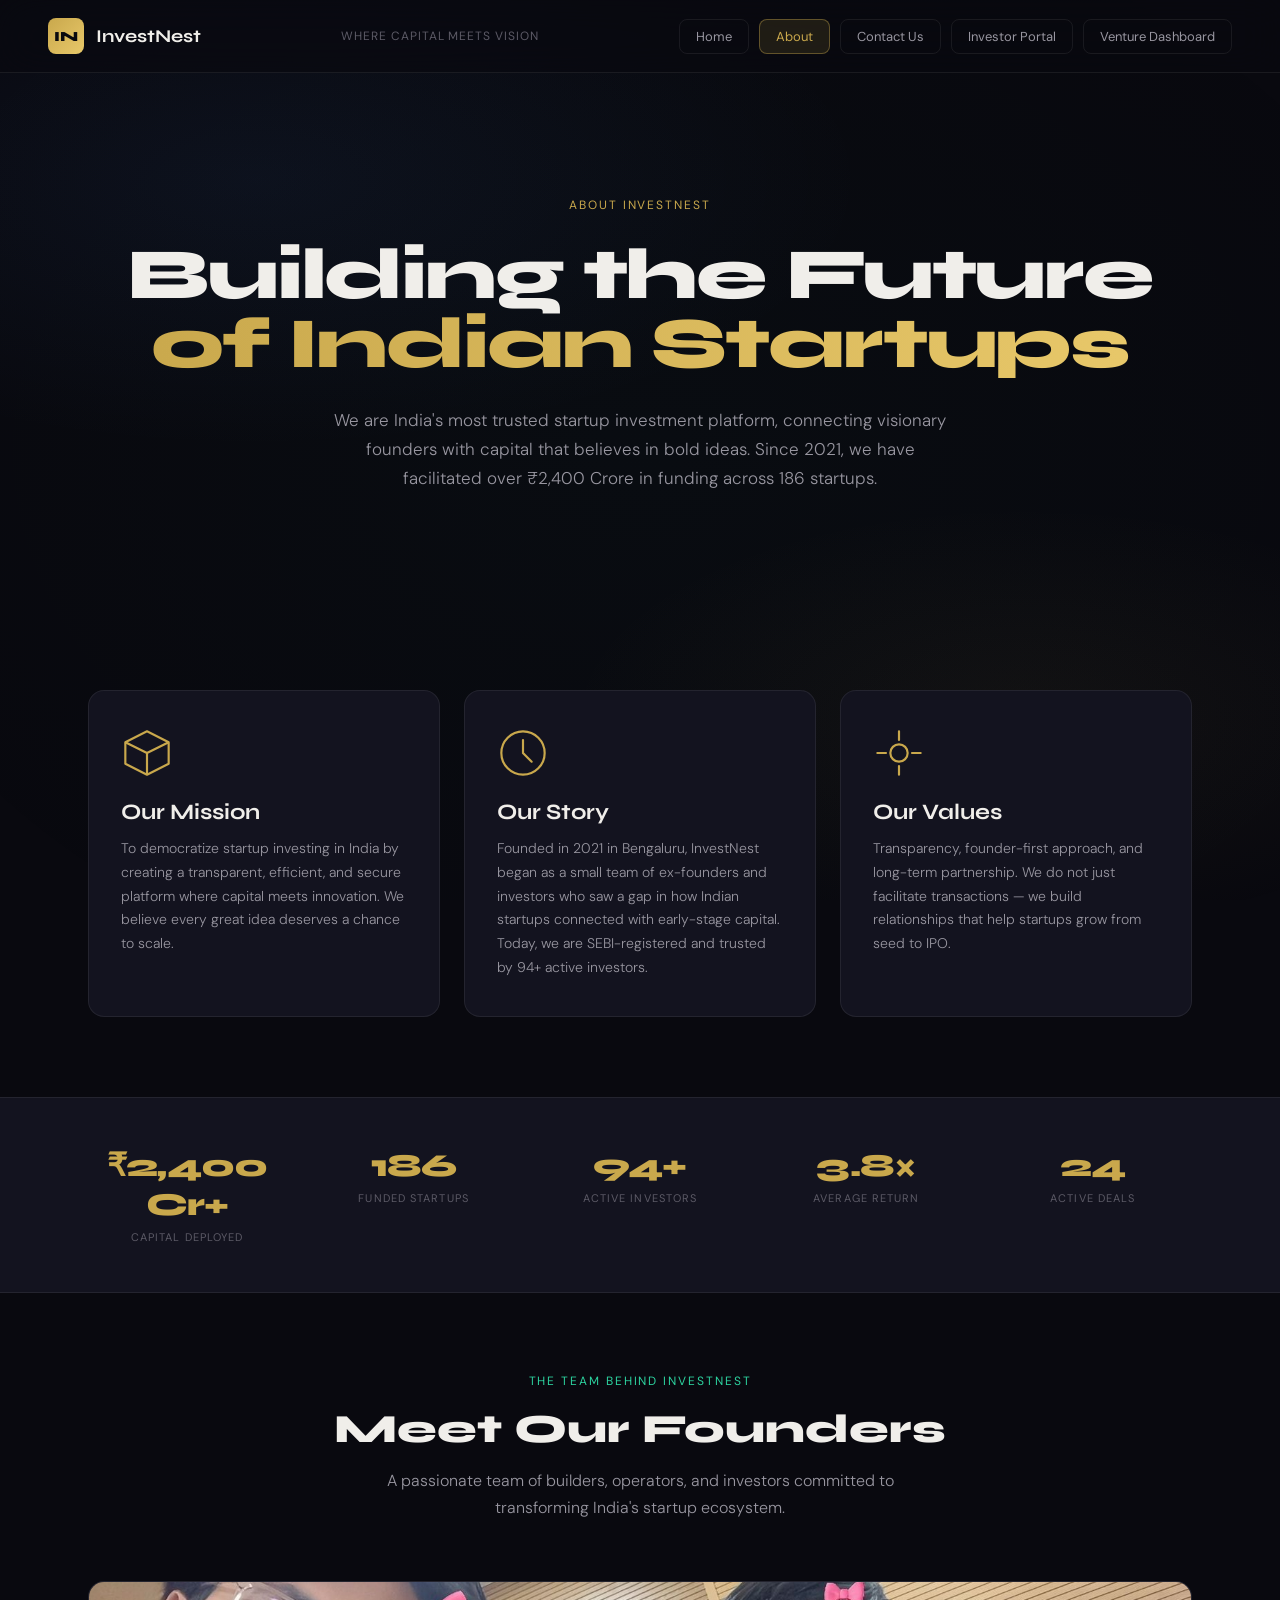
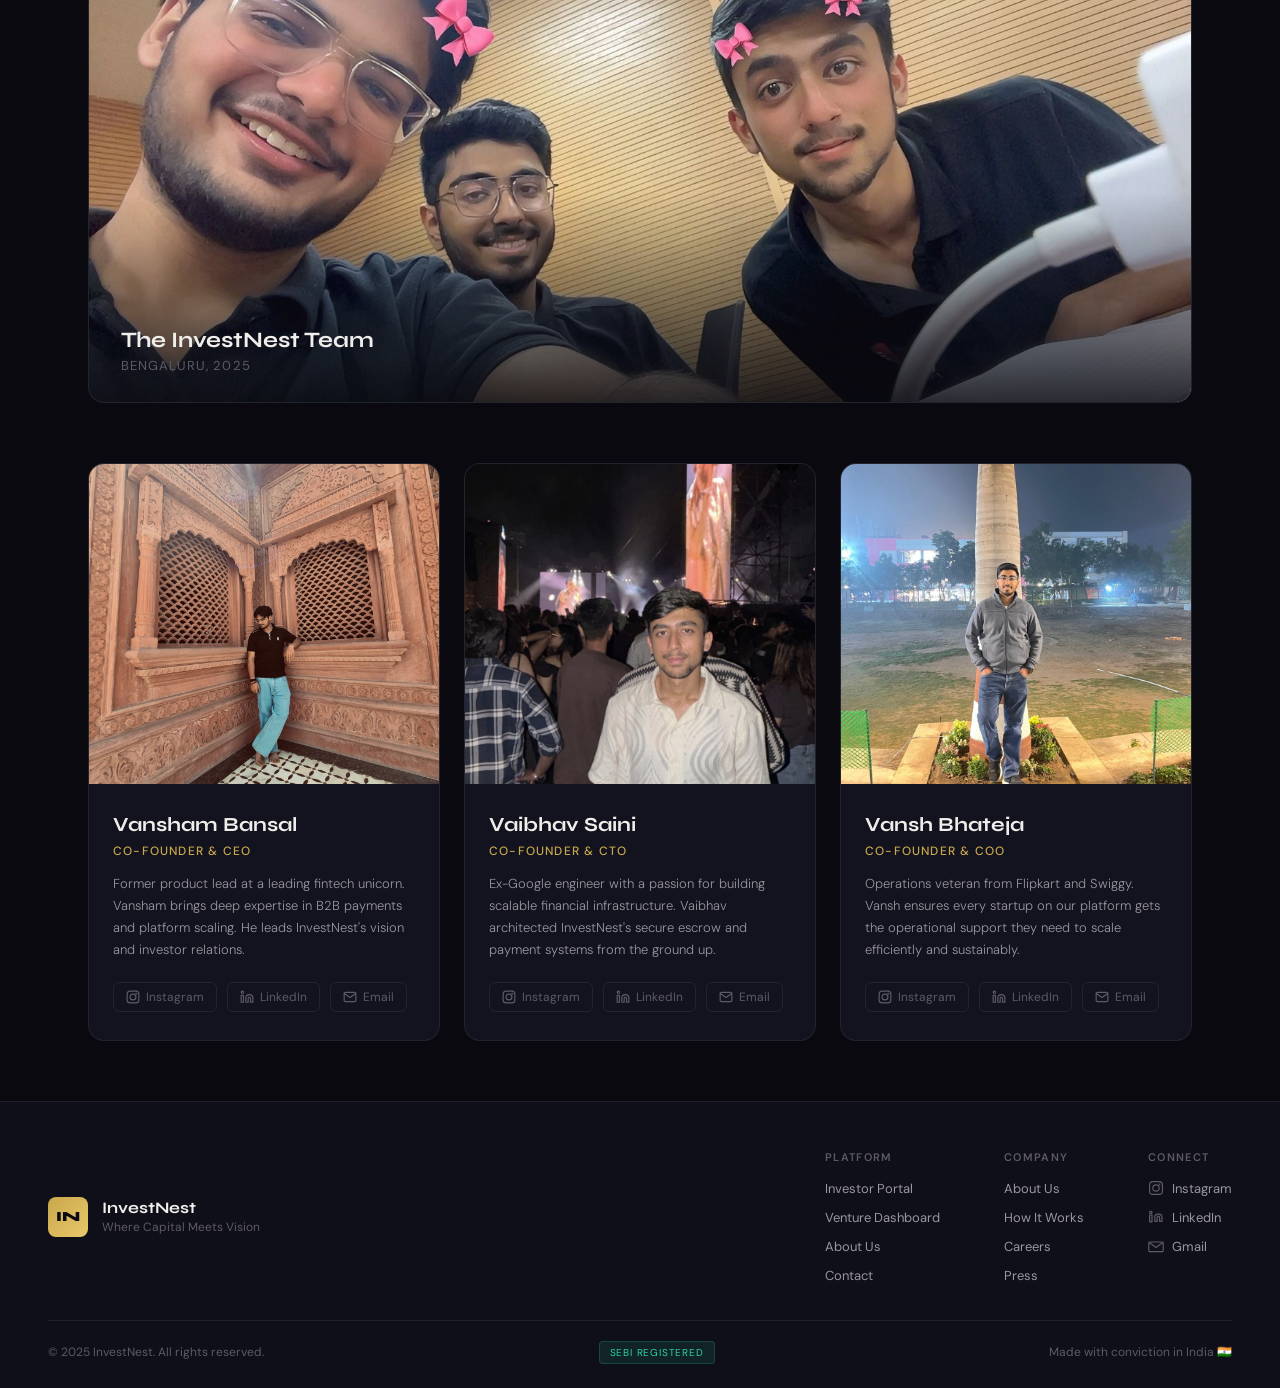
==== about.html @ 32f305ab "Add files via upload" ====
<!DOCTYPE html>
<html lang="en">
<head>
  <meta charset="UTF-8" />
  <meta name="viewport" content="width=device-width, initial-scale=1.0" />
  <title>InvestNest — About Us</title>
  <link rel="preconnect" href="https://fonts.googleapis.com">
  <link rel="preconnect" href="https://fonts.gstatic.com" crossorigin>
  <link href="https://fonts.googleapis.com/css2?family=Syne:wght@400;600;700;800&family=DM+Sans:wght@300;400;500&display=swap" rel="stylesheet">
  <link rel="stylesheet" href="about.css" />
</head>
<body>

  <div class="bg-mesh"></div>

  <nav class="navbar" id="navbar">
    <div class="nav-logo">
      <span class="logo-mark">IN</span>
      <span class="logo-text">InvestNest</span>
    </div>
    <div class="nav-tagline">Where Capital Meets Vision</div>
    <div class="nav-actions">
      <a href="index.html" class="nav-link">Home</a>
      <a href="about.html" class="nav-link active">About</a>
      <a href="contact.html" class="nav-link">Contact Us</a>
      <a href="investor.html" class="nav-link">Investor Portal</a>
      <a href="venture.html" class="nav-link">Venture Dashboard</a>
    </div>
  </nav>

  <!-- About Hero -->
  <header class="about-hero">
    <div class="about-eyebrow" id="about-eyebrow">About InvestNest</div>
    <h1 class="about-title" id="about-title">
      <span class="line">Building the Future</span>
      <span class="line accent">of Indian Startups</span>
    </h1>
    <p class="about-sub" id="about-sub">We are India's most trusted startup investment platform, connecting visionary founders with capital that believes in bold ideas. Since 2021, we have facilitated over ₹2,400 Crore in funding across 186 startups.</p>
  </header>

  <!-- Company Info Section -->
  <section class="info-section">
    <div class="info-grid">
      <div class="info-card" id="info-card-1">
        <div class="info-icon">
          <svg viewBox="0 0 48 48" fill="none"><path d="M24 4L4 14v20l20 10 20-10V14L24 4z" stroke="currentColor" stroke-width="2" stroke-linejoin="round"/><path d="M24 24v20M24 24L4 14M24 24l20-10" stroke="currentColor" stroke-width="2" stroke-linejoin="round"/></svg>
        </div>
        <h3 class="info-title">Our Mission</h3>
        <p class="info-desc">To democratize startup investing in India by creating a transparent, efficient, and secure platform where capital meets innovation. We believe every great idea deserves a chance to scale.</p>
      </div>
      <div class="info-card" id="info-card-2">
        <div class="info-icon">
          <svg viewBox="0 0 48 48" fill="none"><circle cx="24" cy="24" r="20" stroke="currentColor" stroke-width="2"/><path d="M24 12v12l8 8" stroke="currentColor" stroke-width="2" stroke-linecap="round"/></svg>
        </div>
        <h3 class="info-title">Our Story</h3>
        <p class="info-desc">Founded in 2021 in Bengaluru, InvestNest began as a small team of ex-founders and investors who saw a gap in how Indian startups connected with early-stage capital. Today, we are SEBI-registered and trusted by 94+ active investors.</p>
      </div>
      <div class="info-card" id="info-card-3">
        <div class="info-icon">
          <svg viewBox="0 0 48 48" fill="none"><path d="M24 4v8M24 36v8M4 24h8M36 24h8" stroke="currentColor" stroke-width="2" stroke-linecap="round"/><circle cx="24" cy="24" r="8" stroke="currentColor" stroke-width="2"/></svg>
        </div>
        <h3 class="info-title">Our Values</h3>
        <p class="info-desc">Transparency, founder-first approach, and long-term partnership. We do not just facilitate transactions — we build relationships that help startups grow from seed to IPO.</p>
      </div>
    </div>
  </section>

  <!-- Stats Banner -->
  <section class="stats-banner">
    <div class="stats-banner-inner">
      <div class="sb-item">
        <div class="sb-value">₹2,400 Cr+</div>
        <div class="sb-label">Capital Deployed</div>
      </div>
      <div class="sb-item">
        <div class="sb-value">186</div>
        <div class="sb-label">Funded Startups</div>
      </div>
      <div class="sb-item">
        <div class="sb-value">94+</div>
        <div class="sb-label">Active Investors</div>
      </div>
      <div class="sb-item">
        <div class="sb-value">3.8×</div>
        <div class="sb-label">Average Return</div>
      </div>
      <div class="sb-item">
        <div class="sb-value">24</div>
        <div class="sb-label">Active Deals</div>
      </div>
    </div>
  </section>

  <!-- Founders Section -->
  <section class="founders-section">
    <div class="founders-header">
      <div class="founders-eyebrow">The Team Behind InvestNest</div>
      <h2 class="founders-title">Meet Our Founders</h2>
      <p class="founders-sub">A passionate team of builders, operators, and investors committed to transforming India's startup ecosystem.</p>
    </div>

    <!-- Team Group Photo -->
    <div class="team-photo-wrapper" id="team-photo-wrapper">
      <div class="team-photo-container">
        <img src="Group.jpeg" alt="InvestNest Team" class="team-photo" id="team-photo" />
        <div class="team-photo-overlay">
          <div class="team-photo-caption">
            <span class="caption-title">The InvestNest Team</span>
            <span class="caption-sub">Bengaluru, 2025</span>
          </div>
        </div>
      </div>
    </div>

    <!-- Individual Founders -->
    <div class="founders-grid">
      <div class="founder-card" id="founder-1">
        <div class="founder-photo-wrap">
          <img src="Vansham.jpeg" alt="Vansham Bansal" class="founder-photo" />
        </div>
        <div class="founder-info">
          <h3 class="founder-name">Vansham Bansal</h3>
          <div class="founder-role">Co-Founder & CEO</div>
          <p class="founder-bio">Former product lead at a leading fintech unicorn. Vansham brings deep expertise in B2B payments and platform scaling. He leads InvestNest's vision and investor relations.</p>
          <div class="founder-social">
            <a href="https://www.instagram.com/_.vansham.bansal._?igsh=MTk0OHlqb3VlaXloeA%3D%3D&utm_source=qr" target="_blank" rel="noopener noreferrer" class="social-link">
              <svg viewBox="0 0 24 24" fill="none"><rect x="2" y="2" width="20" height="20" rx="5" stroke="currentColor" stroke-width="2"/><circle cx="12" cy="12" r="5" stroke="currentColor" stroke-width="2"/><circle cx="17.5" cy="6.5" r="1.5" fill="currentColor"/></svg>
              Instagram
            </a>
            <a href="https://www.linkedin.com/in/vansham-bansal-b4b77937b?utm_source=share_via&utm_content=profile&utm_medium=member_ios " target="_blank" rel="noopener noreferrer" class="social-link">
              <svg viewBox="0 0 24 24" fill="none"><path d="M16 8a6 6 0 0 1 6 6v7h-4v-7a2 2 0 0 0-4 0v7h-4v-7a6 6 0 0 1 6-6z" stroke="currentColor" stroke-width="2" stroke-linecap="round" stroke-linejoin="round"/><rect x="2" y="9" width="4" height="12" stroke="currentColor" stroke-width="2" stroke-linecap="round" stroke-linejoin="round"/><circle cx="4" cy="4" r="2" stroke="currentColor" stroke-width="2" stroke-linecap="round" stroke-linejoin="round"/></svg>
              LinkedIn
            </a>
            <a href="mailto:vanshamb8837@gmail.com" class="social-link">
              <svg viewBox="0 0 24 24" fill="none"><path d="M4 4h16c1.1 0 2 .9 2 2v12c0 1.1-.9 2-2 2H4c-1.1 0-2-.9-2-2V6c0-1.1.9-2 2-2z" stroke="currentColor" stroke-width="2" stroke-linecap="round" stroke-linejoin="round"/><path d="M22 6l-10 7L2 6" stroke="currentColor" stroke-width="2" stroke-linecap="round" stroke-linejoin="round"/></svg>
              Email
            </a>
          </div>
        </div>
      </div>

      <div class="founder-card" id="founder-2">
        <div class="founder-photo-wrap">
          <img src="Vaibhav.jpeg" alt="Vaibhav Saini" class="founder-photo" />
        </div>
        <div class="founder-info">
          <h3 class="founder-name">Vaibhav Saini</h3>
          <div class="founder-role">Co-Founder & CTO</div>
          <p class="founder-bio">Ex-Google engineer with a passion for building scalable financial infrastructure. Vaibhav architected InvestNest's secure escrow and payment systems from the ground up.</p>
          <div class="founder-social">
            <a href="https://www.instagram.com/ohvibhu?utm_source=qr&igsh=cm1sb2w4emI4bjFu" target="_blank" rel="noopener noreferrer" class="social-link">
              <svg viewBox="0 0 24 24" fill="none"><rect x="2" y="2" width="20" height="20" rx="5" stroke="currentColor" stroke-width="2"/><circle cx="12" cy="12" r="5" stroke="currentColor" stroke-width="2"/><circle cx="17.5" cy="6.5" r="1.5" fill="currentColor"/></svg>
              Instagram
            </a>
            <a href="https://www.linkedin.com/in/vaibhav-saini-1880723a4?utm_source=share_via&utm_content=profile&utm_medium=member_android" target="_blank" rel="noopener noreferrer" class="social-link">
              <svg viewBox="0 0 24 24" fill="none"><path d="M16 8a6 6 0 0 1 6 6v7h-4v-7a2 2 0 0 0-4 0v7h-4v-7a6 6 0 0 1 6-6z" stroke="currentColor" stroke-width="2" stroke-linecap="round" stroke-linejoin="round"/><rect x="2" y="9" width="4" height="12" stroke="currentColor" stroke-width="2" stroke-linecap="round" stroke-linejoin="round"/><circle cx="4" cy="4" r="2" stroke="currentColor" stroke-width="2" stroke-linecap="round" stroke-linejoin="round"/></svg>
              LinkedIn
            </a>
            <a href="mailto:vaibhavsaini1514@gmail.com" class="social-link">
              <svg viewBox="0 0 24 24" fill="none"><path d="M4 4h16c1.1 0 2 .9 2 2v12c0 1.1-.9 2-2 2H4c-1.1 0-2-.9-2-2V6c0-1.1.9-2 2-2z" stroke="currentColor" stroke-width="2" stroke-linecap="round" stroke-linejoin="round"/><path d="M22 6l-10 7L2 6" stroke="currentColor" stroke-width="2" stroke-linecap="round" stroke-linejoin="round"/></svg>
              Email
            </a>
          </div>
        </div>
      </div>

      <div class="founder-card" id="founder-3">
        <div class="founder-photo-wrap">
          <img src="Vansh.jpeg" alt="Team Member 3" class="founder-photo" />
        </div>
        <div class="founder-info">
          <h3 class="founder-name">Vansh Bhateja</h3>
          <div class="founder-role">Co-Founder & COO</div>
          <p class="founder-bio">Operations veteran from Flipkart and Swiggy. Vansh ensures every startup on our platform gets the operational support they need to scale efficiently and sustainably.</p>
          <div class="founder-social">
            <a href="https://www.instagram.com/vanshbhateja.12?igsh=MWNpMTA1djRvNzA1Ng%3D%3D&utm_source=qr" target="_blank" rel="noopener noreferrer" class="social-link">
              <svg viewBox="0 0 24 24" fill="none"><rect x="2" y="2" width="20" height="20" rx="5" stroke="currentColor" stroke-width="2"/><circle cx="12" cy="12" r="5" stroke="currentColor" stroke-width="2"/><circle cx="17.5" cy="6.5" r="1.5" fill="currentColor"/></svg>
              Instagram
            </a>
            <a href="https://www.linkedin.com/in/vansh-bhateja-417178399?utm_source=share_via&utm_content=profile&utm_medium=member_ios" target="_blank" rel="noopener noreferrer" class="social-link">
              <svg viewBox="0 0 24 24" fill="none"><path d="M16 8a6 6 0 0 1 6 6v7h-4v-7a2 2 0 0 0-4 0v7h-4v-7a6 6 0 0 1 6-6z" stroke="currentColor" stroke-width="2" stroke-linecap="round" stroke-linejoin="round"/><rect x="2" y="9" width="4" height="12" stroke="currentColor" stroke-width="2" stroke-linecap="round" stroke-linejoin="round"/><circle cx="4" cy="4" r="2" stroke="currentColor" stroke-width="2" stroke-linecap="round" stroke-linejoin="round"/></svg>
              LinkedIn
            </a>
            <a href="mailto:vanshbhateja32@gmail.com" class="social-link">
              <svg viewBox="0 0 24 24" fill="none"><path d="M4 4h16c1.1 0 2 .9 2 2v12c0 1.1-.9 2-2 2H4c-1.1 0-2-.9-2-2V6c0-1.1.9-2 2-2z" stroke="currentColor" stroke-width="2" stroke-linecap="round" stroke-linejoin="round"/><path d="M22 6l-10 7L2 6" stroke="currentColor" stroke-width="2" stroke-linecap="round" stroke-linejoin="round"/></svg>
              Email
            </a>
          </div>
        </div>
      </div>
    </div>
  </section>

  <!-- Footer -->
  <footer class="main-footer">
    <div class="footer-inner">
      <div class="footer-brand">
        <div class="footer-logo-mark">IN</div>
        <div class="footer-brand-text">
          <span class="footer-logo-text">InvestNest</span>
          <span class="footer-tagline">Where Capital Meets Vision</span>
        </div>
      </div>
      <div class="footer-links">
        <div class="footer-col">
          <div class="footer-col-title">Platform</div>
          <a href="investor.html" class="footer-link">Investor Portal</a>
          <a href="venture.html" class="footer-link">Venture Dashboard</a>
          <a href="about.html" class="footer-link">About Us</a>
          <a href="contact.html" class="footer-link">Contact</a>
        </div>
        <div class="footer-col">
          <div class="footer-col-title">Company</div>
          <a href="about.html" class="footer-link">About Us</a>
          <a href="about.html#founders" class="footer-link">How It Works</a>
          <a href="contact.html" class="footer-link">Careers</a>
          <a href="contact.html" class="footer-link">Press</a>
        </div>
        <div class="footer-col">
          <div class="footer-col-title">Connect</div>
          <a href="https://www.instagram.com/_.vansham.bansal._?igsh=MTk0OHlqb3VlaXloeA%3D%3D&utm_source=qr" target="_blank" rel="noopener noreferrer" class="footer-link">
            <svg viewBox="0 0 20 20" fill="none"><rect x="2" y="2" width="16" height="16" rx="4" stroke="currentColor" stroke-width="1.5"/><circle cx="10" cy="10" r="4" stroke="currentColor" stroke-width="1.5"/><circle cx="14.5" cy="5.5" r="1" fill="currentColor"/></svg>
            Instagram
          </a>
          <a href="https://www.linkedin.com/in/vansh-bhateja-417178399?utm_source=share_via&utm_content=profile&utm_medium=member_ios" target="_blank" rel="noopener noreferrer" class="footer-link">
            <svg viewBox="0 0 20 20" fill="none"><path d="M13.5 6.5a4 4 0 0 1 4 4v5h-3v-5a1.5 1.5 0 0 0-3 0v5h-3v-5a4 4 0 0 1 4-4z" stroke="currentColor" stroke-width="1.5" stroke-linecap="round" stroke-linejoin="round"/><rect x="2" y="7.5" width="3" height="8.5" stroke="currentColor" stroke-width="1.5" stroke-linecap="round" stroke-linejoin="round"/><circle cx="3.5" cy="4.5" r="1.5" stroke="currentColor" stroke-width="1.5" stroke-linecap="round" stroke-linejoin="round"/></svg>
            LinkedIn
          </a>
          <a href="mailto:vaibhavsaini1514@gmail.com" class="footer-link">
            <svg viewBox="0 0 20 20" fill="none"><path d="M2 5h16c.6 0 1 .4 1 1v10c0 .6-.4 1-1 1H2c-.6 0-1-.4-1-1V6c0-.6.4-1 1-1z" stroke="currentColor" stroke-width="1.5" stroke-linecap="round" stroke-linejoin="round"/><path d="M18 6l-8 6L2 6" stroke="currentColor" stroke-width="1.5" stroke-linecap="round" stroke-linejoin="round"/></svg>
            Gmail
          </a>
        </div>
      </div>
    </div>
    <div class="footer-bottom">
      <span>&copy; 2025 InvestNest. All rights reserved.</span>
      <span class="footer-badge">SEBI Registered</span>
      <span class="footer-made">Made with conviction in India 🇮🇳</span>
    </div>
  </footer>

  <script src="about.js"></script>
</body>
</html>
---- about.css ----
:root {
  --bg: #09090f;
  --bg-2: #0f0f1a;
  --surface: #13131f;
  --surface-2: #1a1a2e;
  --border: rgba(255,255,255,0.07);
  --border-bright: rgba(255,255,255,0.12);
  --gold: #c9a84c;
  --gold-light: #e8c86a;
  --gold-dim: rgba(201,168,76,0.12);
  --blue: #4f8ef7;
  --green: #2dd4a0;
  --purple: #a78bfa;
  --text-1: #f0eeea;
  --text-2: #9896a0;
  --text-3: #5c5a66;
  --radius: 16px;
  --transition: 0.35s cubic-bezier(0.16, 1, 0.3, 1);
}

*, *::before, *::after { margin: 0; padding: 0; box-sizing: border-box; }

html { scroll-behavior: smooth; }

body {
  font-family: 'DM Sans', sans-serif;
  background-color: var(--bg);
  color: var(--text-1);
  overflow-x: hidden;
  min-height: 100vh;
}

/* Background */
.bg-mesh {
  position: fixed; inset: 0; z-index: 0;
  background:
    radial-gradient(ellipse 80% 50% at 20% 20%, rgba(79,142,247,0.06) 0%, transparent 60%),
    radial-gradient(ellipse 60% 40% at 80% 80%, rgba(201,168,76,0.05) 0%, transparent 60%),
    radial-gradient(ellipse 100% 100% at 50% 50%, rgba(45,212,160,0.02) 0%, transparent 70%);
  pointer-events: none;
}

/* Navbar */
.navbar {
  position: fixed; top: 0; left: 0; right: 0; z-index: 100;
  display: flex; align-items: center; justify-content: space-between;
  padding: 18px 48px;
  background: rgba(9,9,15,0.6);
  backdrop-filter: blur(20px);
  border-bottom: 1px solid var(--border);
  transition: background var(--transition);
}

.navbar.scrolled { background: rgba(9,9,15,0.92); }

.nav-logo { display: flex; align-items: center; gap: 12px; text-decoration: none; }

.logo-mark {
  width: 36px; height: 36px;
  background: linear-gradient(135deg, var(--gold), var(--gold-light));
  border-radius: 8px; display: flex; align-items: center; justify-content: center;
  font-family: 'Syne', sans-serif; font-weight: 800; font-size: 14px; color: #09090f;
}

.logo-text { font-family: 'Syne', sans-serif; font-weight: 700; font-size: 18px; color: var(--text-1); }

.nav-tagline {
  font-size: 12px; color: var(--text-3); letter-spacing: 0.08em;
  text-transform: uppercase; font-weight: 400;
}

.nav-actions { display: flex; gap: 10px; }

.nav-link {
  font-size: 13px; color: var(--text-2); text-decoration: none;
  padding: 8px 16px; border-radius: 8px; border: 1px solid var(--border);
  transition: all 0.2s ease;
}

.nav-link:hover {
  color: var(--gold); border-color: rgba(201,168,76,0.3); background: var(--gold-dim);
}

.nav-link.active {
  color: var(--gold); border-color: rgba(201,168,76,0.4); background: var(--gold-dim);
}

/* About Hero */
.about-hero {
  position: relative; z-index: 1;
  min-height: 70vh;
  display: flex; flex-direction: column;
  justify-content: center; align-items: center;
  text-align: center;
  padding: 140px 24px 80px;
}

.about-eyebrow {
  font-size: 12px; text-transform: uppercase; letter-spacing: 0.16em;
  color: var(--gold); margin-bottom: 28px;
  opacity: 0; transform: translateY(20px);
  transition: all 0.8s cubic-bezier(0.16,1,0.3,1);
}

.about-eyebrow.visible { opacity: 1; transform: none; }

.about-title {
  font-family: 'Syne', sans-serif; font-weight: 800;
  font-size: clamp(42px, 6vw, 72px);
  line-height: 0.95; letter-spacing: -0.03em;
  display: flex; flex-direction: column; gap: 0;
  margin-bottom: 28px;
}

.about-title .line {
  display: block; opacity: 0; transform: translateY(40px);
  transition: all 0.9s cubic-bezier(0.16,1,0.3,1);
}

.about-title .line.visible { opacity: 1; transform: none; }
.about-title .line:nth-child(1) { transition-delay: 0.1s; }
.about-title .line:nth-child(2) { transition-delay: 0.2s; }

.about-title .accent {
  background: linear-gradient(90deg, var(--gold), var(--gold-light), var(--gold));
  background-size: 200%;
  -webkit-background-clip: text;
  -webkit-text-fill-color: transparent;
  background-clip: text;
  animation: shimmer 4s infinite linear;
}

@keyframes shimmer {
  0% { background-position: 0% }
  100% { background-position: 200% }
}

.about-sub {
  font-size: 17px; color: var(--text-2); max-width: 620px;
  line-height: 1.7; font-weight: 300;
  opacity: 0; transform: translateY(20px);
  transition: all 0.9s cubic-bezier(0.16,1,0.3,1) 0.3s;
}

.about-sub.visible { opacity: 1; transform: none; }

/* Info Section */
.info-section {
  position: relative; z-index: 1;
  padding: 60px 48px 80px;
  max-width: 1200px; margin: 0 auto;
}

.info-grid {
  display: grid; grid-template-columns: repeat(3, 1fr);
  gap: 24px;
}

.info-card {
  background: var(--surface); border: 1px solid var(--border);
  border-radius: var(--radius); padding: 36px 32px;
  opacity: 0; transform: translateY(30px);
  transition: opacity 0.8s ease, transform 0.8s cubic-bezier(0.16,1,0.3,1), box-shadow 0.3s, border-color 0.3s;
}

.info-card.visible { opacity: 1; transform: none; }
.info-card:nth-child(1) { transition-delay: 0s; }
.info-card:nth-child(2) { transition-delay: 0.12s; }
.info-card:nth-child(3) { transition-delay: 0.24s; }

.info-card:hover {
  box-shadow: 0 20px 48px rgba(0,0,0,0.4);
  border-color: var(--border-bright);
  transform: translateY(-4px);
}

.info-icon {
  width: 52px; height: 52px; margin-bottom: 20px;
  color: var(--gold);
}

.info-icon svg { width: 100%; height: 100%; }

.info-title {
  font-family: 'Syne', sans-serif; font-size: 22px;
  font-weight: 700; color: var(--text-1); margin-bottom: 12px;
}

.info-desc {
  font-size: 14px; color: var(--text-2); line-height: 1.7;
  font-weight: 300;
}

/* Stats Banner */
.stats-banner {
  position: relative; z-index: 1;
  background: var(--surface);
  border-top: 1px solid var(--border);
  border-bottom: 1px solid var(--border);
  padding: 48px 48px;
}

.stats-banner-inner {
  max-width: 1100px; margin: 0 auto;
  display: grid; grid-template-columns: repeat(5, 1fr);
  gap: 32px;
}

.sb-item {
  text-align: center;
  opacity: 0; transform: translateY(20px);
  transition: opacity 0.7s ease, transform 0.7s cubic-bezier(0.16,1,0.3,1);
}

.sb-item.visible { opacity: 1; transform: none; }
.sb-item:nth-child(2) { transition-delay: 0.1s; }
.sb-item:nth-child(3) { transition-delay: 0.2s; }
.sb-item:nth-child(4) { transition-delay: 0.3s; }
.sb-item:nth-child(5) { transition-delay: 0.4s; }

.sb-value {
  font-family: 'Syne', sans-serif; font-size: 32px;
  font-weight: 800; color: var(--gold); letter-spacing: -0.02em;
  margin-bottom: 6px;
}

.sb-label {
  font-size: 11px; color: var(--text-3);
  text-transform: uppercase; letter-spacing: 0.1em;
}

/* Founders Section */
.founders-section {
  position: relative; z-index: 1;
  padding: 80px 48px 60px;
  max-width: 1200px; margin: 0 auto;
}

.founders-header {
  text-align: center; margin-bottom: 60px;
}

.founders-eyebrow {
  font-size: 12px; text-transform: uppercase;
  letter-spacing: 0.16em; color: var(--green);
  margin-bottom: 16px;
}

.founders-title {
  font-family: 'Syne', sans-serif; font-size: 40px;
  font-weight: 800; color: var(--text-1); margin-bottom: 14px;
}

.founders-sub {
  font-size: 16px; color: var(--text-2); max-width: 520px;
  margin: 0 auto; line-height: 1.7; font-weight: 300;
}

/* Team Photo */
.team-photo-wrapper {
  margin-bottom: 60px;
  opacity: 0; transform: translateY(30px);
  transition: all 0.9s cubic-bezier(0.16,1,0.3,1);
}

.team-photo-wrapper.visible { opacity: 1; transform: none; }

.team-photo-container {
  position: relative; border-radius: var(--radius);
  overflow: hidden; border: 1px solid var(--border);
  background: var(--surface);
}

.team-photo {
  width: 100%; height: 420px; object-fit: cover;
  display: block; transition: transform 0.5s ease;
  
}

.team-photo-container:hover .team-photo {
  transform: scale(1.02);
}

.team-photo-overlay {
  position: absolute; inset: 0;
  background: linear-gradient(to top, rgba(9,9,15,0.85) 0%, transparent 50%);
  display: flex; align-items: flex-end; padding: 28px 32px;
}

.team-photo-caption {
  display: flex; flex-direction: column; gap: 4px;
}

.caption-title {
  font-family: 'Syne', sans-serif; font-size: 22px;
  font-weight: 700; color: var(--text-1);
}

.caption-sub {
  font-size: 13px; color: var(--text-3);
  letter-spacing: 0.08em; text-transform: uppercase;
}

/* Founders Grid */
.founders-grid {
  display: grid; grid-template-columns: repeat(3, 1fr);
  gap: 24px;
}

.founder-card {
  background: var(--surface); border: 1px solid var(--border);
  border-radius: var(--radius); overflow: hidden;
  opacity: 0; transform: translateY(30px);
  transition: opacity 0.8s ease, transform 0.8s cubic-bezier(0.16,1,0.3,1), box-shadow 0.3s, border-color 0.3s;
}

.founder-card.visible { opacity: 1; transform: none; }
.founder-card:nth-child(1) { transition-delay: 0s; }
.founder-card:nth-child(2) { transition-delay: 0.15s; }
.founder-card:nth-child(3) { transition-delay: 0.3s; }

.founder-card:hover {
  box-shadow: 0 20px 48px rgba(0,0,0,0.4);
  border-color: var(--border-bright);
  transform: translateY(-4px);
}

.founder-photo-wrap {
  width: 100%; height: 320px; overflow: hidden;
  background: var(--bg-2);
}

.founder-photo {
  width: 100%; height: 100%; object-fit: cover;
  display: block; transition: transform 0.5s ease;
}

.founder-card:hover .founder-photo {
  transform: scale(1.05);
}

.founder-info { padding: 28px 24px; }

.founder-name {
  font-family: 'Syne', sans-serif; font-size: 20px;
  font-weight: 700; color: var(--text-1); margin-bottom: 6px;
}

.founder-role {
  font-size: 12px; color: var(--gold);
  text-transform: uppercase; letter-spacing: 0.1em;
  margin-bottom: 14px; font-weight: 500;
}

.founder-bio {
  font-size: 13px; color: var(--text-2); line-height: 1.7;
  margin-bottom: 20px; font-weight: 300;
}

.founder-social {
  display: flex; gap: 10px; flex-wrap: wrap;
}

.social-link {
  display: inline-flex; align-items: center; gap: 6px;
  font-size: 12px; color: var(--text-3); text-decoration: none;
  padding: 6px 12px; border-radius: 6px;
  border: 1px solid var(--border);
  transition: all 0.2s ease;
}

.social-link svg { width: 14px; height: 14px; }

.social-link:hover {
  color: var(--blue); border-color: rgba(79,142,247,0.3);
  background: rgba(79,142,247,0.08);
}

/* Footer */
.main-footer {
  position: relative; z-index: 1;
  background: var(--bg-2);
  border-top: 1px solid var(--border);
  padding: 48px 48px 24px;
}

.footer-inner {
  max-width: 1200px; margin: 0 auto;
  display: flex; justify-content: space-between; gap: 48px;
  flex-wrap: wrap;
}

.footer-brand {
  display: flex; align-items: center; gap: 14px;
  flex-shrink: 0;
}

.footer-logo-mark {
  width: 40px; height: 40px;
  background: linear-gradient(135deg, var(--gold), var(--gold-light));
  border-radius: 8px; display: flex; align-items: center; justify-content: center;
  font-family: 'Syne', sans-serif; font-weight: 800; font-size: 14px; color: #09090f;
}

.footer-brand-text { display: flex; flex-direction: column; }

.footer-logo-text {
  font-family: 'Syne', sans-serif; font-weight: 700;
  font-size: 16px; color: var(--text-1);
}

.footer-tagline {
  font-size: 12px; color: var(--text-3); margin-top: 2px;
}

.footer-links {
  display: flex; gap: 64px; flex-wrap: wrap;
}

.footer-col { display: flex; flex-direction: column; gap: 12px; }

.footer-col-title {
  font-size: 11px; color: var(--text-3);
  text-transform: uppercase; letter-spacing: 0.12em;
  font-weight: 600; margin-bottom: 4px;
}

.footer-link {
  font-size: 13px; color: var(--text-2); text-decoration: none;
  display: flex; align-items: center; gap: 8px;
  transition: color 0.2s ease;
}

.footer-link svg { width: 16px; height: 16px; color: var(--text-3); }

.footer-link:hover { color: var(--gold); }

.footer-bottom {
  max-width: 1200px; margin: 36px auto 0;
  padding-top: 20px; border-top: 1px solid var(--border);
  display: flex; align-items: center; justify-content: space-between;
  flex-wrap: wrap; gap: 12px;
  font-size: 12px; color: var(--text-3);
}

.footer-badge {
  background: rgba(45,212,160,0.1); color: var(--green);
  border: 1px solid rgba(45,212,160,0.2);
  padding: 4px 10px; border-radius: 4px;
  font-size: 10px; letter-spacing: 0.08em; text-transform: uppercase;
}

.footer-made {
  font-size: 12px; color: var(--text-3);
}

@media (max-width: 900px) {
  .navbar { padding: 14px 20px; }
  .nav-tagline { display: none; }
  .nav-actions { gap: 6px; }
  .nav-link { padding: 6px 10px; font-size: 12px; }
  .about-hero { padding: 100px 20px 60px; }
  .info-grid { grid-template-columns: 1fr; }
  .stats-banner-inner { grid-template-columns: repeat(2, 1fr); gap: 24px; }
  .founders-section { padding: 60px 20px 40px; }
  .team-photo { height: 280px; }
  .founders-grid { grid-template-columns: 1fr; }
  .founder-photo-wrap { height: 360px; }
  .footer-inner { flex-direction: column; gap: 32px; }
  .footer-links { gap: 32px; }
  .footer-bottom { flex-direction: column; text-align: center; }
}

@media (max-width: 480px) {
  .stats-banner-inner { grid-template-columns: 1fr; }
  .nav-actions { flex-wrap: wrap; justify-content: flex-end; }
}
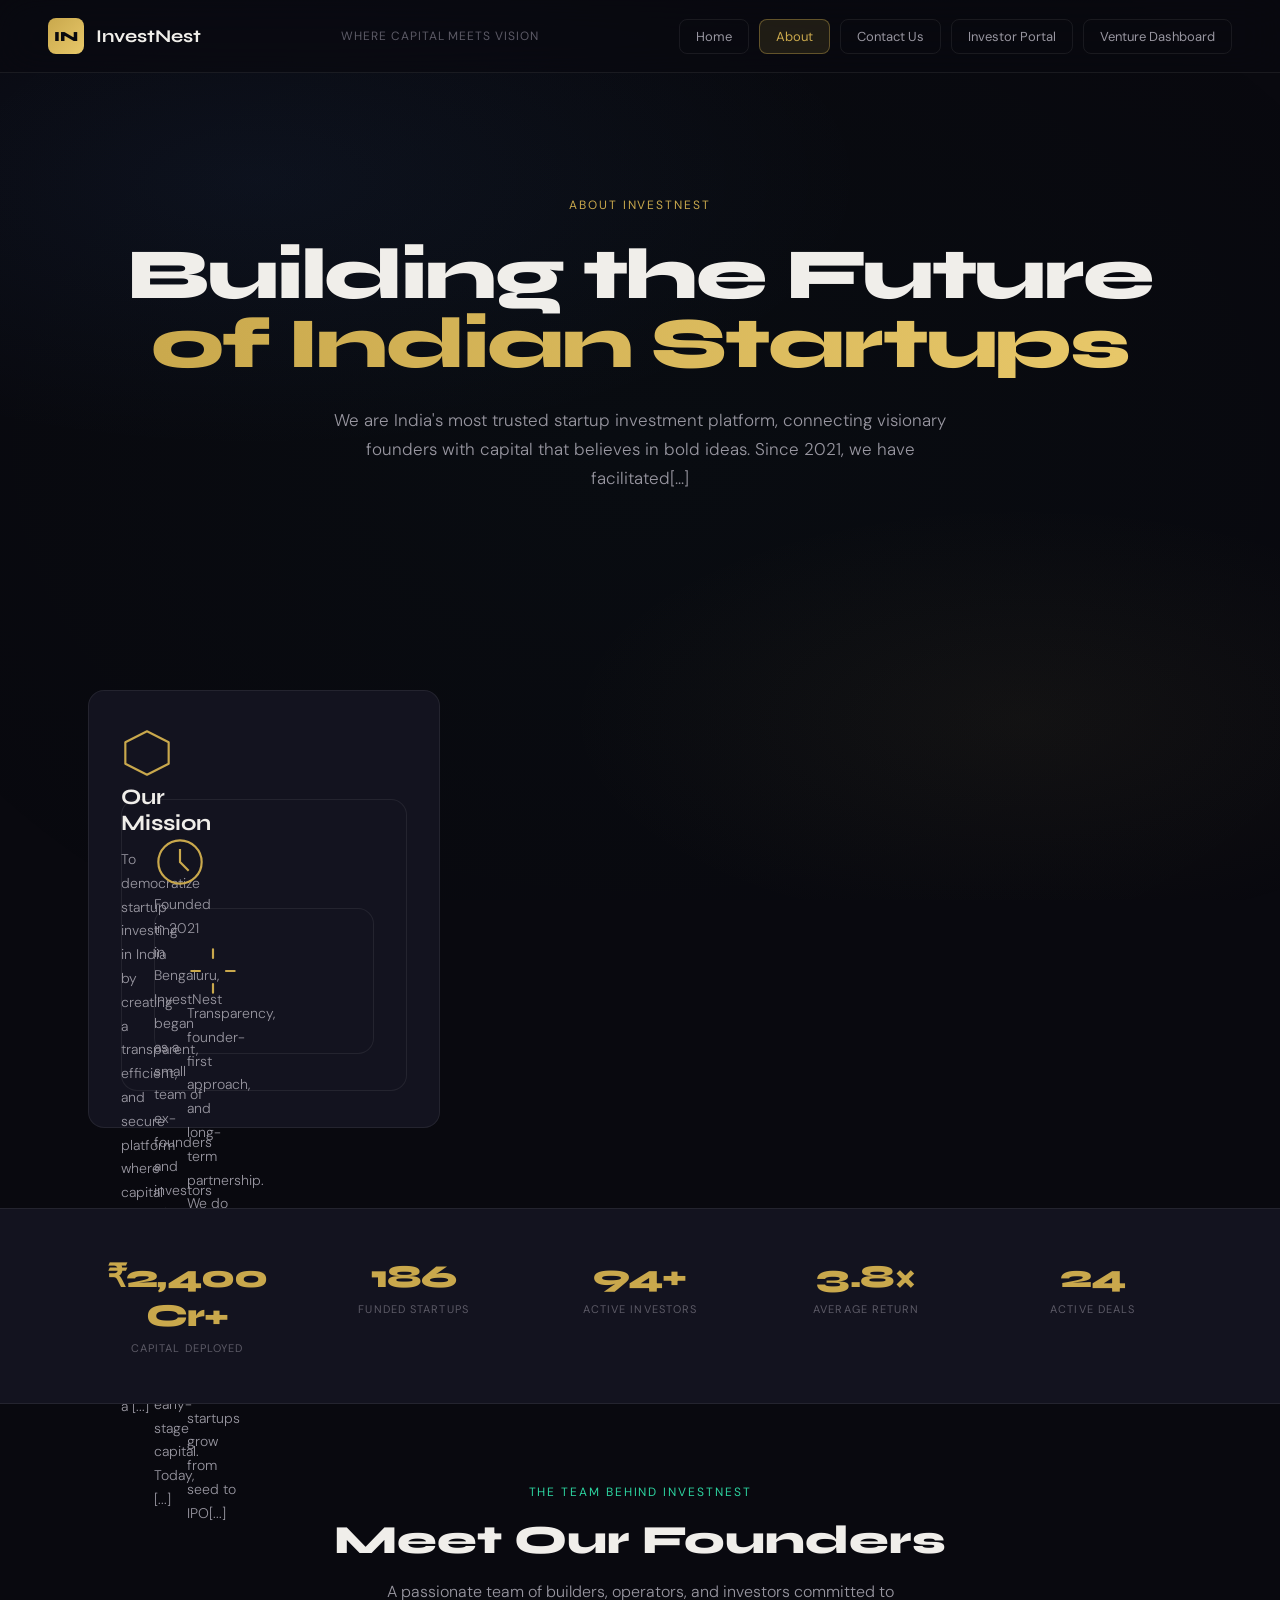
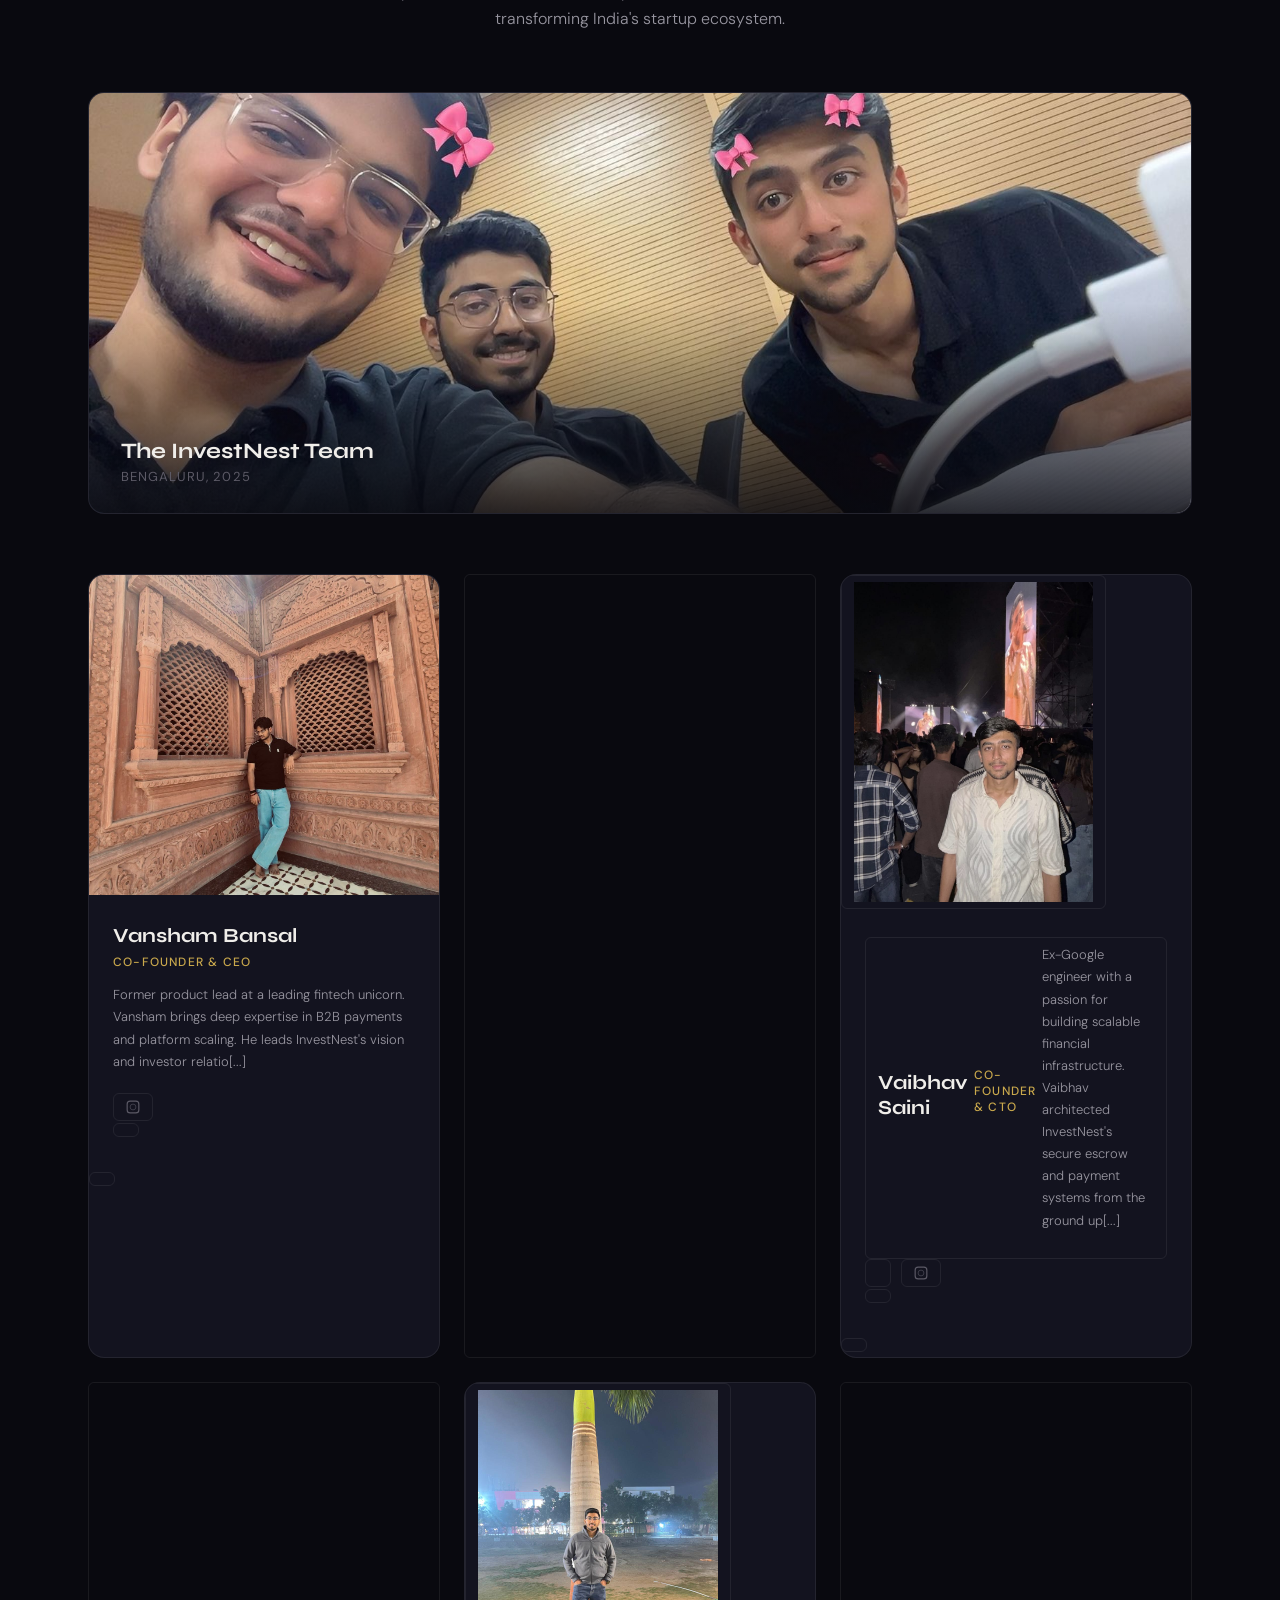
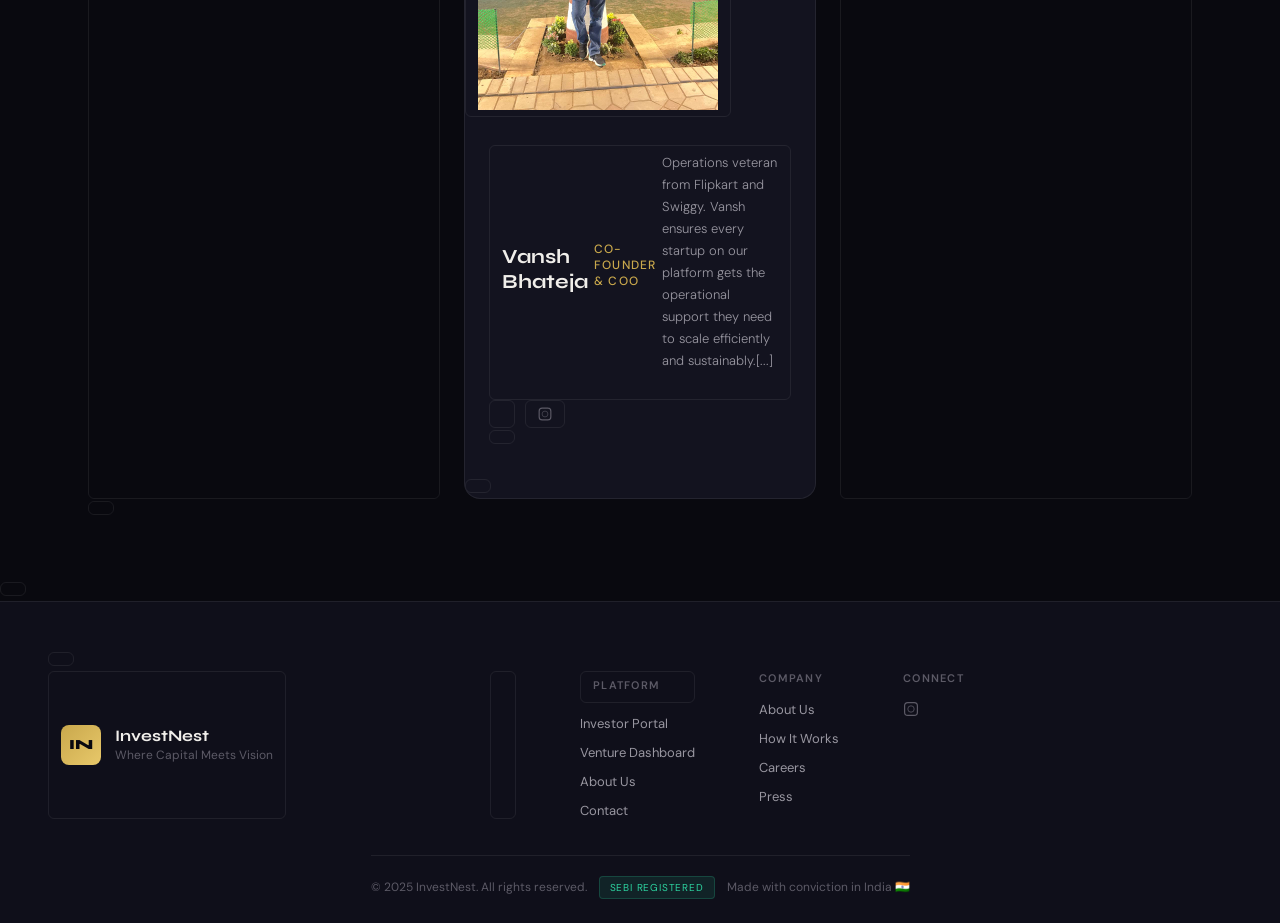
==== commit 4b5a6b32: "Remove all comments from CSS and HTML files" ====
--- a/about.html
+++ b/about.html
@@ -28,44 +28,41 @@
     </div>
   </nav>
 
-  <!-- About Hero -->
   <header class="about-hero">
     <div class="about-eyebrow" id="about-eyebrow">About InvestNest</div>
     <h1 class="about-title" id="about-title">
       <span class="line">Building the Future</span>
       <span class="line accent">of Indian Startups</span>
     </h1>
-    <p class="about-sub" id="about-sub">We are India's most trusted startup investment platform, connecting visionary founders with capital that believes in bold ideas. Since 2021, we have facilitated over ₹2,400 Crore in funding across 186 startups.</p>
+    <p class="about-sub" id="about-sub">We are India's most trusted startup investment platform, connecting visionary founders with capital that believes in bold ideas. Since 2021, we have facilitated[...]
   </header>
 
-  <!-- Company Info Section -->
   <section class="info-section">
     <div class="info-grid">
       <div class="info-card" id="info-card-1">
         <div class="info-icon">
-          <svg viewBox="0 0 48 48" fill="none"><path d="M24 4L4 14v20l20 10 20-10V14L24 4z" stroke="currentColor" stroke-width="2" stroke-linejoin="round"/><path d="M24 24v20M24 24L4 14M24 24l20-10" stroke="currentColor" stroke-width="2" stroke-linejoin="round"/></svg>
+          <svg viewBox="0 0 48 48" fill="none"><path d="M24 4L4 14v20l20 10 20-10V14L24 4z" stroke="currentColor" stroke-width="2" stroke-linejoin="round"/><path d="M24 24v20M24 24L4 14M24 24l20-10" s[...]
         </div>
         <h3 class="info-title">Our Mission</h3>
-        <p class="info-desc">To democratize startup investing in India by creating a transparent, efficient, and secure platform where capital meets innovation. We believe every great idea deserves a chance to scale.</p>
+        <p class="info-desc">To democratize startup investing in India by creating a transparent, efficient, and secure platform where capital meets innovation. We believe every great idea deserves a [...]
       </div>
       <div class="info-card" id="info-card-2">
         <div class="info-icon">
-          <svg viewBox="0 0 48 48" fill="none"><circle cx="24" cy="24" r="20" stroke="currentColor" stroke-width="2"/><path d="M24 12v12l8 8" stroke="currentColor" stroke-width="2" stroke-linecap="round"/></svg>
+          <svg viewBox="0 0 48 48" fill="none"><circle cx="24" cy="24" r="20" stroke="currentColor" stroke-width="2"/><path d="M24 12v12l8 8" stroke="currentColor" stroke-width="2" stroke-linecap="rou[...]
         </div>
         <h3 class="info-title">Our Story</h3>
-        <p class="info-desc">Founded in 2021 in Bengaluru, InvestNest began as a small team of ex-founders and investors who saw a gap in how Indian startups connected with early-stage capital. Today, we are SEBI-registered and trusted by 94+ active investors.</p>
+        <p class="info-desc">Founded in 2021 in Bengaluru, InvestNest began as a small team of ex-founders and investors who saw a gap in how Indian startups connected with early-stage capital. Today,[...]
       </div>
       <div class="info-card" id="info-card-3">
         <div class="info-icon">
-          <svg viewBox="0 0 48 48" fill="none"><path d="M24 4v8M24 36v8M4 24h8M36 24h8" stroke="currentColor" stroke-width="2" stroke-linecap="round"/><circle cx="24" cy="24" r="8" stroke="currentColor" stroke-width="2"/></svg>
+          <svg viewBox="0 0 48 48" fill="none"><path d="M24 4v8M24 36v8M4 24h8M36 24h8" stroke="currentColor" stroke-width="2" stroke-linecap="round"/><circle cx="24" cy="24" r="8" stroke="currentColo[...]
         </div>
         <h3 class="info-title">Our Values</h3>
-        <p class="info-desc">Transparency, founder-first approach, and long-term partnership. We do not just facilitate transactions — we build relationships that help startups grow from seed to IPO.</p>
+        <p class="info-desc">Transparency, founder-first approach, and long-term partnership. We do not just facilitate transactions — we build relationships that help startups grow from seed to IPO[...]
       </div>
     </div>
   </section>
 
-  <!-- Stats Banner -->
   <section class="stats-banner">
     <div class="stats-banner-inner">
       <div class="sb-item">
@@ -91,7 +88,6 @@
     </div>
   </section>
 
-  <!-- Founders Section -->
   <section class="founders-section">
     <div class="founders-header">
       <div class="founders-eyebrow">The Team Behind InvestNest</div>
@@ -99,7 +95,6 @@
       <p class="founders-sub">A passionate team of builders, operators, and investors committed to transforming India's startup ecosystem.</p>
     </div>
 
-    <!-- Team Group Photo -->
     <div class="team-photo-wrapper" id="team-photo-wrapper">
       <div class="team-photo-container">
         <img src="Group.jpeg" alt="InvestNest Team" class="team-photo" id="team-photo" />
@@ -112,7 +107,6 @@
       </div>
     </div>
 
-    <!-- Individual Founders -->
     <div class="founders-grid">
       <div class="founder-card" id="founder-1">
         <div class="founder-photo-wrap">
@@ -121,18 +115,18 @@
         <div class="founder-info">
           <h3 class="founder-name">Vansham Bansal</h3>
           <div class="founder-role">Co-Founder & CEO</div>
-          <p class="founder-bio">Former product lead at a leading fintech unicorn. Vansham brings deep expertise in B2B payments and platform scaling. He leads InvestNest's vision and investor relations.</p>
+          <p class="founder-bio">Former product lead at a leading fintech unicorn. Vansham brings deep expertise in B2B payments and platform scaling. He leads InvestNest's vision and investor relatio[...]
           <div class="founder-social">
             <a href="https://www.instagram.com/_.vansham.bansal._?igsh=MTk0OHlqb3VlaXloeA%3D%3D&utm_source=qr" target="_blank" rel="noopener noreferrer" class="social-link">
-              <svg viewBox="0 0 24 24" fill="none"><rect x="2" y="2" width="20" height="20" rx="5" stroke="currentColor" stroke-width="2"/><circle cx="12" cy="12" r="5" stroke="currentColor" stroke-width="2"/><circle cx="17.5" cy="6.5" r="1.5" fill="currentColor"/></svg>
+              <svg viewBox="0 0 24 24" fill="none"><rect x="2" y="2" width="20" height="20" rx="5" stroke="currentColor" stroke-width="2"/><circle cx="12" cy="12" r="5" stroke="currentColor" stroke-wi[...]
               Instagram
             </a>
-            <a href="https://www.linkedin.com/in/vansham-bansal-b4b77937b?utm_source=share_via&utm_content=profile&utm_medium=member_ios " target="_blank" rel="noopener noreferrer" class="social-link">
-              <svg viewBox="0 0 24 24" fill="none"><path d="M16 8a6 6 0 0 1 6 6v7h-4v-7a2 2 0 0 0-4 0v7h-4v-7a6 6 0 0 1 6-6z" stroke="currentColor" stroke-width="2" stroke-linecap="round" stroke-linejoin="round"/><rect x="2" y="9" width="4" height="12" stroke="currentColor" stroke-width="2" stroke-linecap="round" stroke-linejoin="round"/><circle cx="4" cy="4" r="2" stroke="currentColor" stroke-width="2" stroke-linecap="round" stroke-linejoin="round"/></svg>
+            <a href="https://www.linkedin.com/in/vansham-bansal-b4b77937b?utm_source=share_via&utm_content=profile&utm_medium=member_ios " target="_blank" rel="noopener noreferrer" class="social-link"[...]
+              <svg viewBox="0 0 24 24" fill="none"><path d="M16 8a6 6 0 0 1 6 6v7h-4v-7a2 2 0 0 0-4 0v7h-4v-7a6 6 0 0 1 6-6z" stroke="currentColor" stroke-width="2" stroke-linecap="round" stroke-linej[...]
               LinkedIn
             </a>
             <a href="mailto:vanshamb8837@gmail.com" class="social-link">
-              <svg viewBox="0 0 24 24" fill="none"><path d="M4 4h16c1.1 0 2 .9 2 2v12c0 1.1-.9 2-2 2H4c-1.1 0-2-.9-2-2V6c0-1.1.9-2 2-2z" stroke="currentColor" stroke-width="2" stroke-linecap="round" stroke-linejoin="round"/><path d="M22 6l-10 7L2 6" stroke="currentColor" stroke-width="2" stroke-linecap="round" stroke-linejoin="round"/></svg>
+              <svg viewBox="0 0 24 24" fill="none"><path d="M4 4h16c1.1 0 2 .9 2 2v12c0 1.1-.9 2-2 2H4c-1.1 0-2-.9-2-2V6c0-1.1.9-2 2-2z" stroke="currentColor" stroke-width="2" stroke-linecap="round" s[...]
               Email
             </a>
           </div>
@@ -146,18 +140,18 @@
         <div class="founder-info">
           <h3 class="founder-name">Vaibhav Saini</h3>
           <div class="founder-role">Co-Founder & CTO</div>
-          <p class="founder-bio">Ex-Google engineer with a passion for building scalable financial infrastructure. Vaibhav architected InvestNest's secure escrow and payment systems from the ground up.</p>
+          <p class="founder-bio">Ex-Google engineer with a passion for building scalable financial infrastructure. Vaibhav architected InvestNest's secure escrow and payment systems from the ground up[...]
           <div class="founder-social">
             <a href="https://www.instagram.com/ohvibhu?utm_source=qr&igsh=cm1sb2w4emI4bjFu" target="_blank" rel="noopener noreferrer" class="social-link">
-              <svg viewBox="0 0 24 24" fill="none"><rect x="2" y="2" width="20" height="20" rx="5" stroke="currentColor" stroke-width="2"/><circle cx="12" cy="12" r="5" stroke="currentColor" stroke-width="2"/><circle cx="17.5" cy="6.5" r="1.5" fill="currentColor"/></svg>
+              <svg viewBox="0 0 24 24" fill="none"><rect x="2" y="2" width="20" height="20" rx="5" stroke="currentColor" stroke-width="2"/><circle cx="12" cy="12" r="5" stroke="currentColor" stroke-wi[...]
               Instagram
             </a>
-            <a href="https://www.linkedin.com/in/vaibhav-saini-1880723a4?utm_source=share_via&utm_content=profile&utm_medium=member_android" target="_blank" rel="noopener noreferrer" class="social-link">
-              <svg viewBox="0 0 24 24" fill="none"><path d="M16 8a6 6 0 0 1 6 6v7h-4v-7a2 2 0 0 0-4 0v7h-4v-7a6 6 0 0 1 6-6z" stroke="currentColor" stroke-width="2" stroke-linecap="round" stroke-linejoin="round"/><rect x="2" y="9" width="4" height="12" stroke="currentColor" stroke-width="2" stroke-linecap="round" stroke-linejoin="round"/><circle cx="4" cy="4" r="2" stroke="currentColor" stroke-width="2" stroke-linecap="round" stroke-linejoin="round"/></svg>
+            <a href="https://www.linkedin.com/in/vaibhav-saini-1880723a4?utm_source=share_via&utm_content=profile&utm_medium=member_android" target="_blank" rel="noopener noreferrer" class="social-lin[...]
+              <svg viewBox="0 0 24 24" fill="none"><path d="M16 8a6 6 0 0 1 6 6v7h-4v-7a2 2 0 0 0-4 0v7h-4v-7a6 6 0 0 1 6-6z" stroke="currentColor" stroke-width="2" stroke-linecap="round" stroke-linej[...]
               LinkedIn
             </a>
             <a href="mailto:vaibhavsaini1514@gmail.com" class="social-link">
-              <svg viewBox="0 0 24 24" fill="none"><path d="M4 4h16c1.1 0 2 .9 2 2v12c0 1.1-.9 2-2 2H4c-1.1 0-2-.9-2-2V6c0-1.1.9-2 2-2z" stroke="currentColor" stroke-width="2" stroke-linecap="round" stroke-linejoin="round"/><path d="M22 6l-10 7L2 6" stroke="currentColor" stroke-width="2" stroke-linecap="round" stroke-linejoin="round"/></svg>
+              <svg viewBox="0 0 24 24" fill="none"><path d="M4 4h16c1.1 0 2 .9 2 2v12c0 1.1-.9 2-2 2H4c-1.1 0-2-.9-2-2V6c0-1.1.9-2 2-2z" stroke="currentColor" stroke-width="2" stroke-linecap="round" s[...]
               Email
             </a>
           </div>
@@ -171,18 +165,18 @@
         <div class="founder-info">
           <h3 class="founder-name">Vansh Bhateja</h3>
           <div class="founder-role">Co-Founder & COO</div>
-          <p class="founder-bio">Operations veteran from Flipkart and Swiggy. Vansh ensures every startup on our platform gets the operational support they need to scale efficiently and sustainably.</p>
+          <p class="founder-bio">Operations veteran from Flipkart and Swiggy. Vansh ensures every startup on our platform gets the operational support they need to scale efficiently and sustainably.[...]
           <div class="founder-social">
             <a href="https://www.instagram.com/vanshbhateja.12?igsh=MWNpMTA1djRvNzA1Ng%3D%3D&utm_source=qr" target="_blank" rel="noopener noreferrer" class="social-link">
-              <svg viewBox="0 0 24 24" fill="none"><rect x="2" y="2" width="20" height="20" rx="5" stroke="currentColor" stroke-width="2"/><circle cx="12" cy="12" r="5" stroke="currentColor" stroke-width="2"/><circle cx="17.5" cy="6.5" r="1.5" fill="currentColor"/></svg>
+              <svg viewBox="0 0 24 24" fill="none"><rect x="2" y="2" width="20" height="20" rx="5" stroke="currentColor" stroke-width="2"/><circle cx="12" cy="12" r="5" stroke="currentColor" stroke-wi[...]
               Instagram
             </a>
             <a href="https://www.linkedin.com/in/vansh-bhateja-417178399?utm_source=share_via&utm_content=profile&utm_medium=member_ios" target="_blank" rel="noopener noreferrer" class="social-link">
-              <svg viewBox="0 0 24 24" fill="none"><path d="M16 8a6 6 0 0 1 6 6v7h-4v-7a2 2 0 0 0-4 0v7h-4v-7a6 6 0 0 1 6-6z" stroke="currentColor" stroke-width="2" stroke-linecap="round" stroke-linejoin="round"/><rect x="2" y="9" width="4" height="12" stroke="currentColor" stroke-width="2" stroke-linecap="round" stroke-linejoin="round"/><circle cx="4" cy="4" r="2" stroke="currentColor" stroke-width="2" stroke-linecap="round" stroke-linejoin="round"/></svg>
+              <svg viewBox="0 0 24 24" fill="none"><path d="M16 8a6 6 0 0 1 6 6v7h-4v-7a2 2 0 0 0-4 0v7h-4v-7a6 6 0 0 1 6-6z" stroke="currentColor" stroke-width="2" stroke-linecap="round" stroke-linej[...]
               LinkedIn
             </a>
             <a href="mailto:vanshbhateja32@gmail.com" class="social-link">
-              <svg viewBox="0 0 24 24" fill="none"><path d="M4 4h16c1.1 0 2 .9 2 2v12c0 1.1-.9 2-2 2H4c-1.1 0-2-.9-2-2V6c0-1.1.9-2 2-2z" stroke="currentColor" stroke-width="2" stroke-linecap="round" stroke-linejoin="round"/><path d="M22 6l-10 7L2 6" stroke="currentColor" stroke-width="2" stroke-linecap="round" stroke-linejoin="round"/></svg>
+              <svg viewBox="0 0 24 24" fill="none"><path d="M4 4h16c1.1 0 2 .9 2 2v12c0 1.1-.9 2-2 2H4c-1.1 0-2-.9-2-2V6c0-1.1.9-2 2-2z" stroke="currentColor" stroke-width="2" stroke-linecap="round" s[...]
               Email
             </a>
           </div>
@@ -191,7 +185,6 @@
     </div>
   </section>
 
-  <!-- Footer -->
   <footer class="main-footer">
     <div class="footer-inner">
       <div class="footer-brand">
@@ -219,15 +212,15 @@
         <div class="footer-col">
           <div class="footer-col-title">Connect</div>
           <a href="https://www.instagram.com/_.vansham.bansal._?igsh=MTk0OHlqb3VlaXloeA%3D%3D&utm_source=qr" target="_blank" rel="noopener noreferrer" class="footer-link">
-            <svg viewBox="0 0 20 20" fill="none"><rect x="2" y="2" width="16" height="16" rx="4" stroke="currentColor" stroke-width="1.5"/><circle cx="10" cy="10" r="4" stroke="currentColor" stroke-width="1.5"/><circle cx="14.5" cy="5.5" r="1" fill="currentColor"/></svg>
+            <svg viewBox="0 0 20 20" fill="none"><rect x="2" y="2" width="16" height="16" rx="4" stroke="currentColor" stroke-width="1.5"/><circle cx="10" cy="10" r="4" stroke="currentColor" stroke-wi[...]
             Instagram
           </a>
           <a href="https://www.linkedin.com/in/vansh-bhateja-417178399?utm_source=share_via&utm_content=profile&utm_medium=member_ios" target="_blank" rel="noopener noreferrer" class="footer-link">
-            <svg viewBox="0 0 20 20" fill="none"><path d="M13.5 6.5a4 4 0 0 1 4 4v5h-3v-5a1.5 1.5 0 0 0-3 0v5h-3v-5a4 4 0 0 1 4-4z" stroke="currentColor" stroke-width="1.5" stroke-linecap="round" stroke-linejoin="round"/><rect x="2" y="7.5" width="3" height="8.5" stroke="currentColor" stroke-width="1.5" stroke-linecap="round" stroke-linejoin="round"/><circle cx="3.5" cy="4.5" r="1.5" stroke="currentColor" stroke-width="1.5" stroke-linecap="round" stroke-linejoin="round"/></svg>
+            <svg viewBox="0 0 20 20" fill="none"><path d="M13.5 6.5a4 4 0 0 1 4 4v5h-3v-5a1.5 1.5 0 0 0-3 0v5h-3v-5a4 4 0 0 1 4-4z" stroke="currentColor" stroke-width="1.5" stroke-linecap="round" stro[...]
             LinkedIn
           </a>
           <a href="mailto:vaibhavsaini1514@gmail.com" class="footer-link">
-            <svg viewBox="0 0 20 20" fill="none"><path d="M2 5h16c.6 0 1 .4 1 1v10c0 .6-.4 1-1 1H2c-.6 0-1-.4-1-1V6c0-.6.4-1 1-1z" stroke="currentColor" stroke-width="1.5" stroke-linecap="round" stroke-linejoin="round"/><path d="M18 6l-8 6L2 6" stroke="currentColor" stroke-width="1.5" stroke-linecap="round" stroke-linejoin="round"/></svg>
+            <svg viewBox="0 0 20 20" fill="none"><path d="M2 5h16c.6 0 1 .4 1 1v10c0 .6-.4 1-1 1H2c-.6 0-1-.4-1-1V6c0-.6.4-1 1-1z" stroke="currentColor" stroke-width="1.5" stroke-linecap="round" strok[...]
             Gmail
           </a>
         </div>
--- a/about.css
+++ b/about.css
@@ -30,7 +30,6 @@
   min-height: 100vh;
 }
 
-/* Background */
 .bg-mesh {
   position: fixed; inset: 0; z-index: 0;
   background:
@@ -40,7 +39,6 @@
   pointer-events: none;
 }
 
-/* Navbar */
 .navbar {
   position: fixed; top: 0; left: 0; right: 0; z-index: 100;
   display: flex; align-items: center; justify-content: space-between;
@@ -85,7 +83,6 @@
   color: var(--gold); border-color: rgba(201,168,76,0.4); background: var(--gold-dim);
 }
 
-/* About Hero */
 .about-hero {
   position: relative; z-index: 1;
   min-height: 70vh;
@@ -144,7 +141,6 @@
 
 .about-sub.visible { opacity: 1; transform: none; }
 
-/* Info Section */
 .info-section {
   position: relative; z-index: 1;
   padding: 60px 48px 80px;
@@ -191,7 +187,6 @@
   font-weight: 300;
 }
 
-/* Stats Banner */
 .stats-banner {
   position: relative; z-index: 1;
   background: var(--surface);
@@ -229,7 +224,6 @@
   text-transform: uppercase; letter-spacing: 0.1em;
 }
 
-/* Founders Section */
 .founders-section {
   position: relative; z-index: 1;
   padding: 80px 48px 60px;
@@ -256,7 +250,6 @@
   margin: 0 auto; line-height: 1.7; font-weight: 300;
 }
 
-/* Team Photo */
 .team-photo-wrapper {
   margin-bottom: 60px;
   opacity: 0; transform: translateY(30px);
@@ -301,7 +294,6 @@
   letter-spacing: 0.08em; text-transform: uppercase;
 }
 
-/* Founders Grid */
 .founders-grid {
   display: grid; grid-template-columns: repeat(3, 1fr);
   gap: 24px;
@@ -376,7 +368,6 @@
   background: rgba(79,142,247,0.08);
 }
 
-/* Footer */
 .main-footer {
   position: relative; z-index: 1;
   background: var(--bg-2);
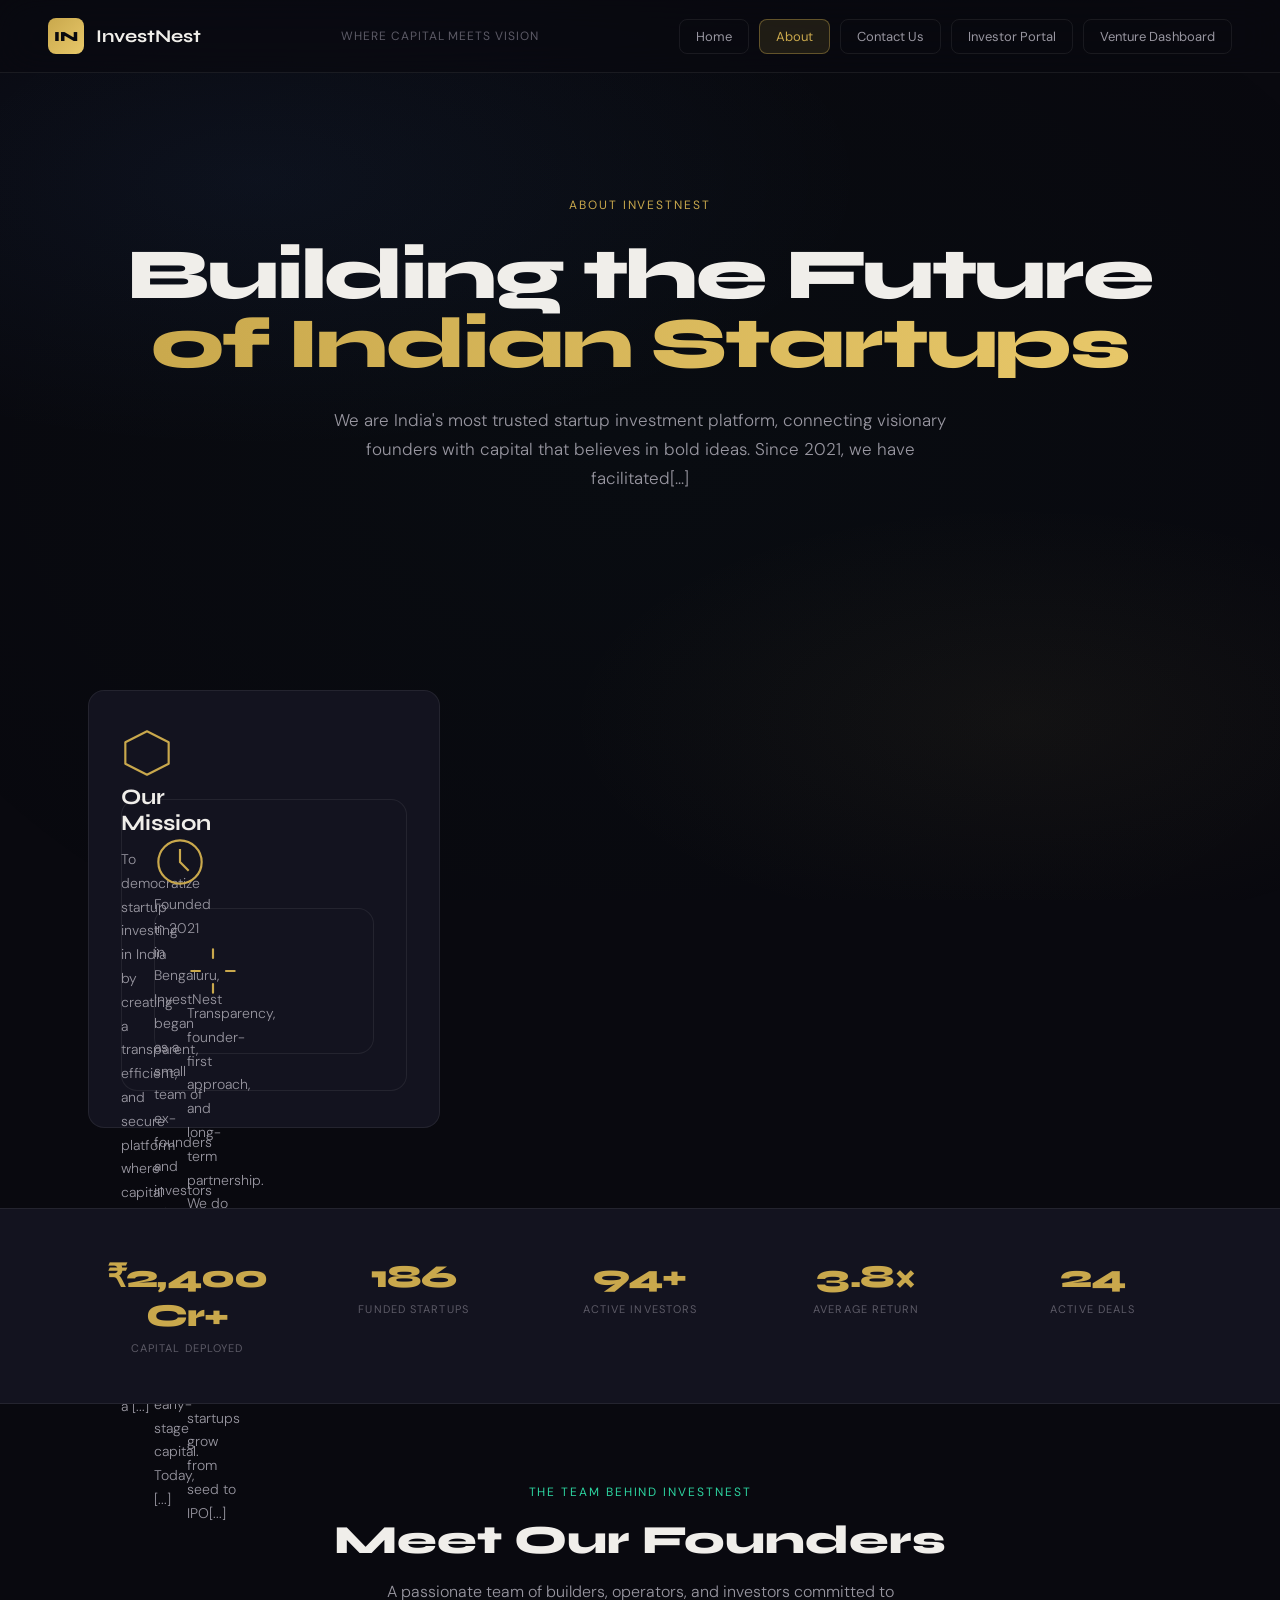
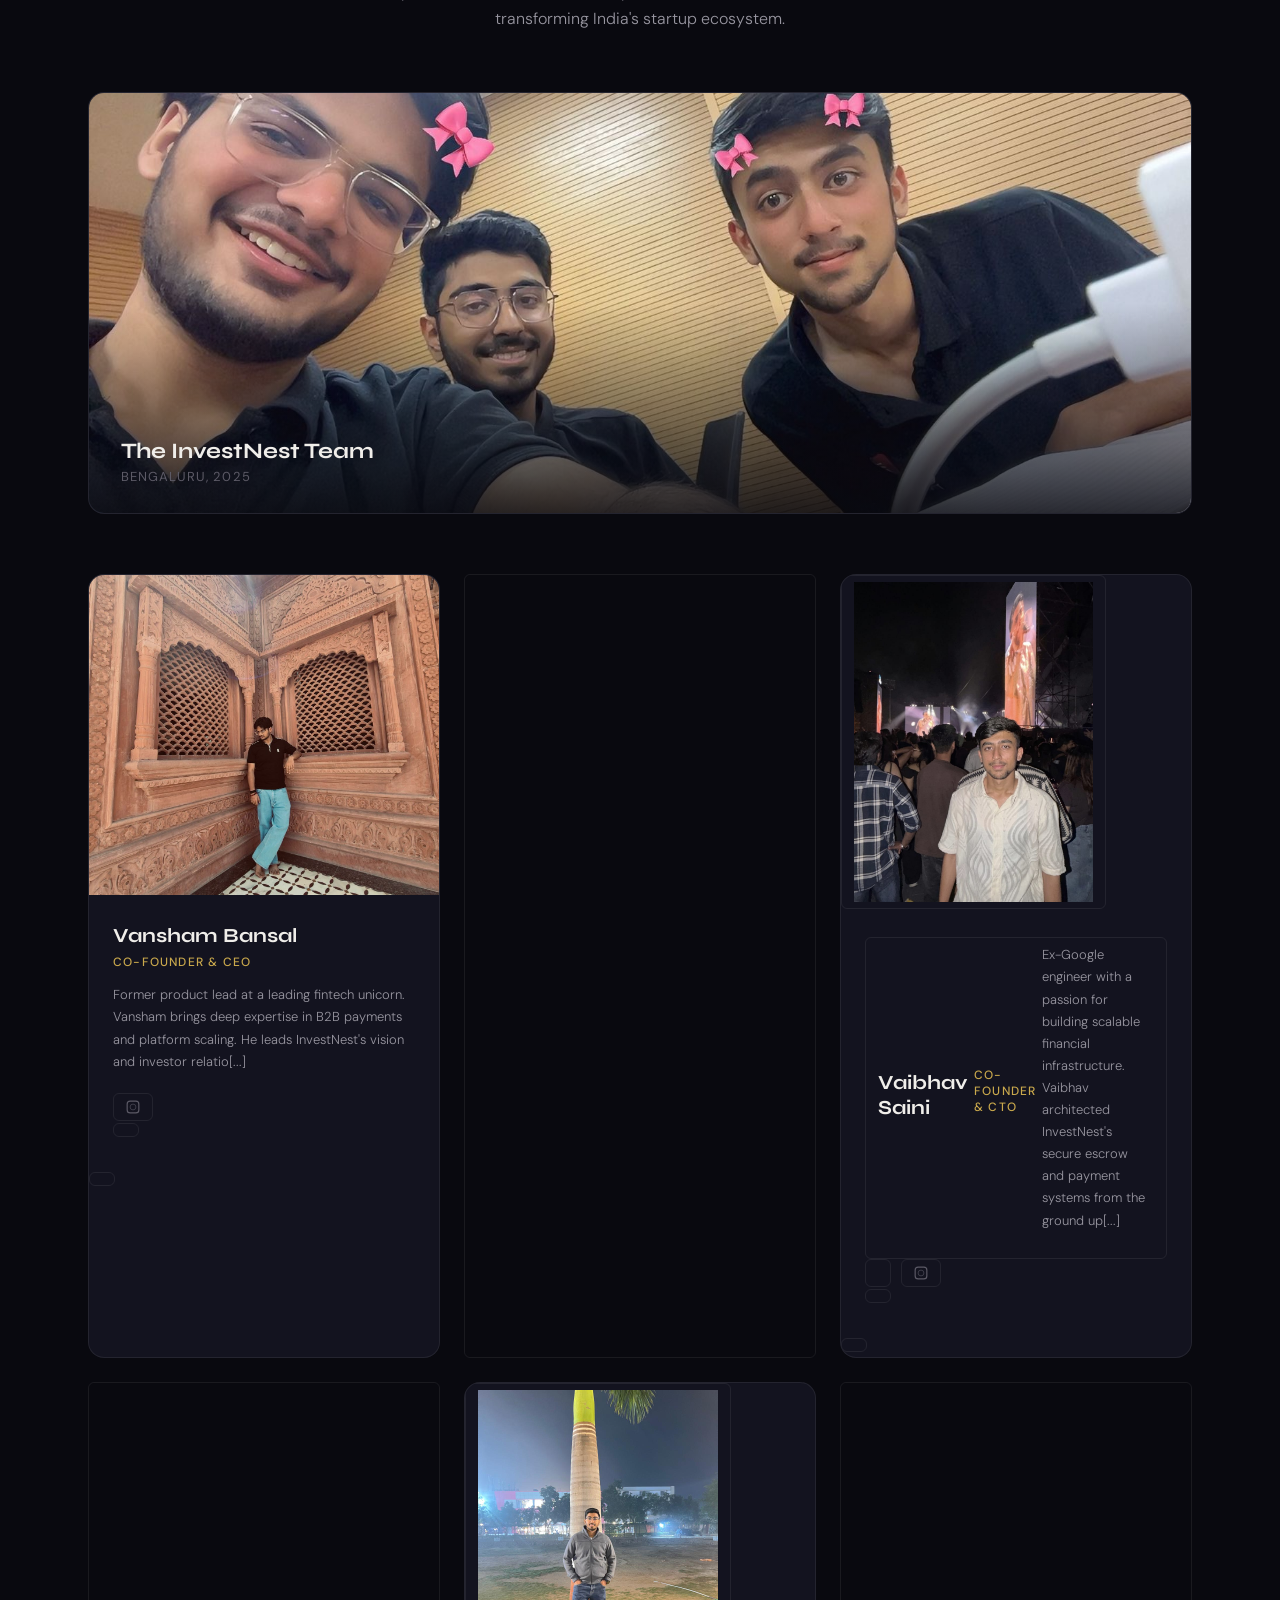
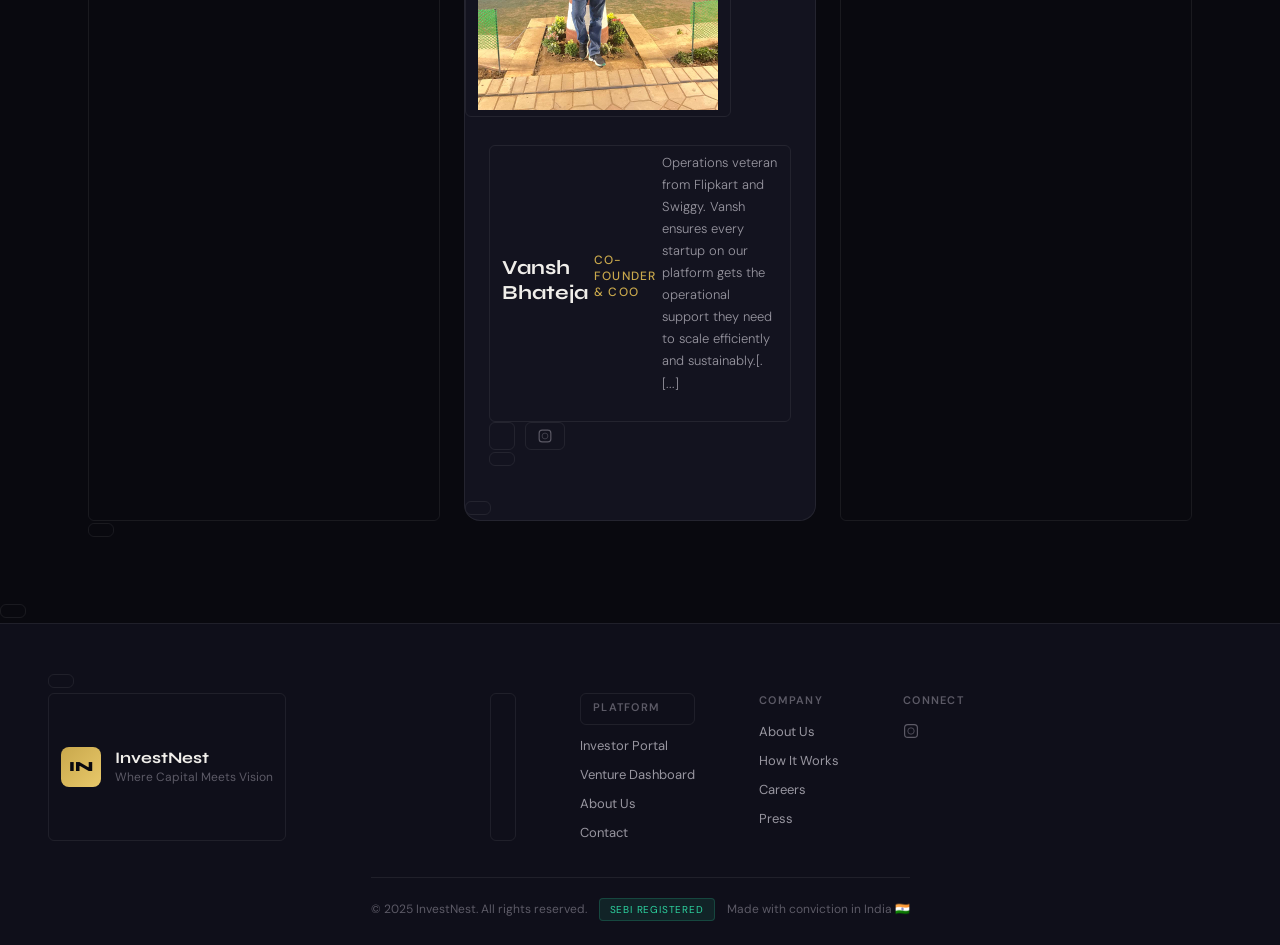
==== commit e9a0710b: "Remove all comments from all files" ====
--- a/about.html
+++ b/about.html
@@ -165,7 +165,7 @@
         <div class="founder-info">
           <h3 class="founder-name">Vansh Bhateja</h3>
           <div class="founder-role">Co-Founder & COO</div>
-          <p class="founder-bio">Operations veteran from Flipkart and Swiggy. Vansh ensures every startup on our platform gets the operational support they need to scale efficiently and sustainably.[...]
+          <p class="founder-bio">Operations veteran from Flipkart and Swiggy. Vansh ensures every startup on our platform gets the operational support they need to scale efficiently and sustainably.[.[...]
           <div class="founder-social">
             <a href="https://www.instagram.com/vanshbhateja.12?igsh=MWNpMTA1djRvNzA1Ng%3D%3D&utm_source=qr" target="_blank" rel="noopener noreferrer" class="social-link">
               <svg viewBox="0 0 24 24" fill="none"><rect x="2" y="2" width="20" height="20" rx="5" stroke="currentColor" stroke-width="2"/><circle cx="12" cy="12" r="5" stroke="currentColor" stroke-wi[...]
